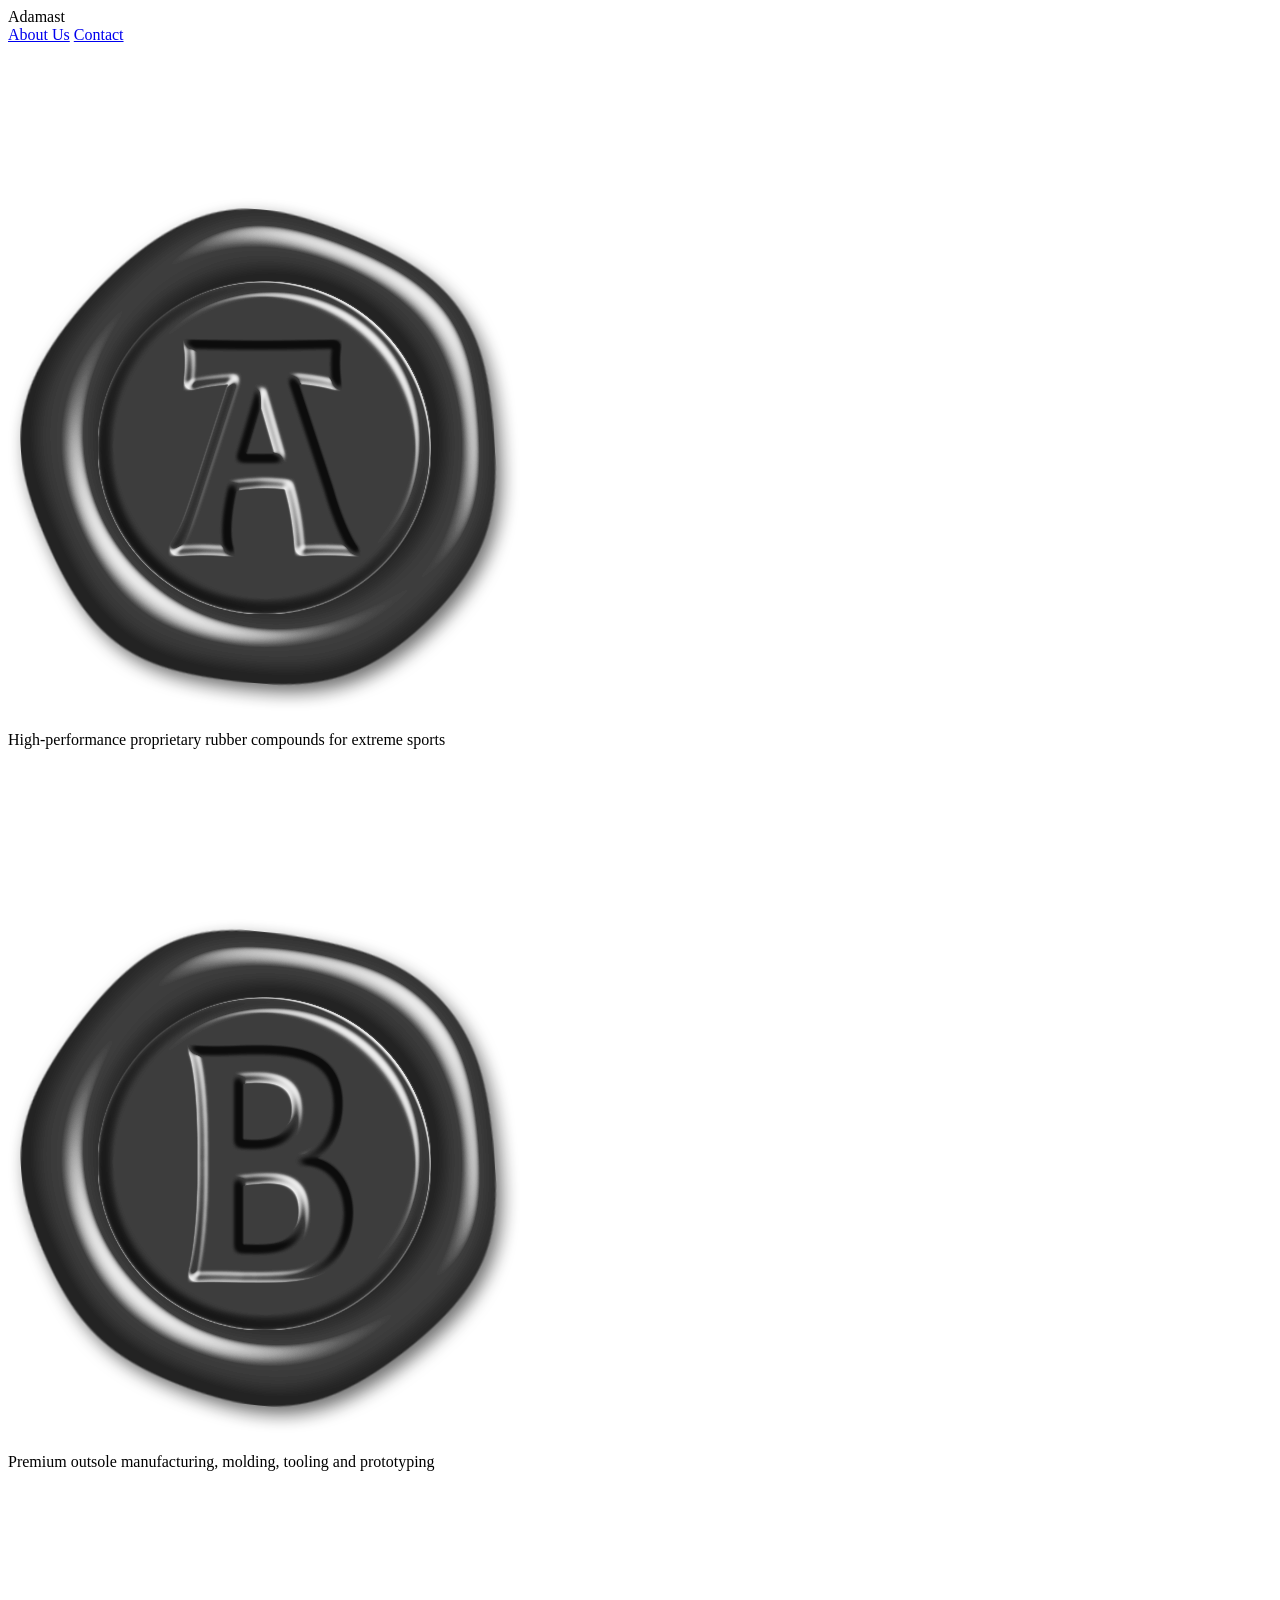
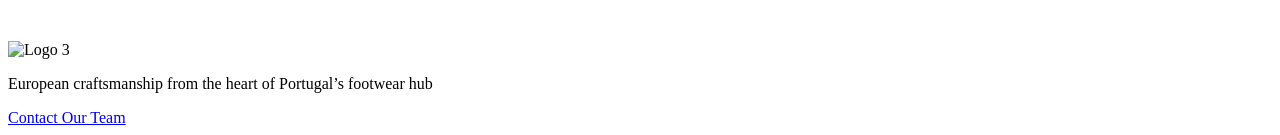
==== index.html @ 15edba05 "Initial Commit" ====
<!DOCTYPE html>
<html lang="en">
<head>
    <meta charset="UTF-8">
    <meta name="viewport" content="width=device-width, initial-scale=1.0, maximum-scale=1.0, user-scalable=no">
    <title>Home | ADAMAST</title>
    <link rel="stylesheet" href="style.css">
</head>
<body class="no-scroll">

    <nav class="navbar">
        <div class="nav-left">
            <span class="company-name">Adamast</span>
        </div>

        <div class="nav-links">
            <a href="about.html">About Us</a>
            <a href="contact.html">Contact</a>
    </div>
    </nav>

    <section class="video-section">
        <video autoplay muted loop playsinline src="Running in nature.mov"></video>
    <div class="overlay">
            <img src="logo.png" alt="Logo 1" class="overlay-logo">
            <p class="overlay-text">High-performance proprietary rubber compounds for extreme sports</p>
        </div>
    </section>

    <section class="video-section">
        <video autoplay muted loop playsinline src="Rubber factory.mov"></video>
        <div class="overlay">
            <img src="logo2.png" alt="Logo 2" class="overlay-logo">
            <p class="overlay-text">Premium outsole manufacturing, molding, tooling and prototyping</p>
        </div>
    </section>

    <section class="video-section">
        <video autoplay muted loop playsinline src="Porto Timelapse.mov"></video>
        <div class="overlay">
            <img src="logo3.png" alt="Logo 3" class="overlay-logo">
            <p class="overlay-text">European craftsmanship from the heart of Portugal’s footwear hub</p>
        </div>
    </section>

    <a href="contact.html" class="contact-btn-fixed">Contact Our Team</a>

<script>
    window.onscroll = function() {
        const nav = document.querySelector('.navbar');
        // If you scroll more than 50px, add the 'scrolled' class
        if (window.scrollY > 100) {
            nav.classList.add('scrolled');
        } else {
            nav.classList.remove('scrolled');
        }
    };
</script>

</body>
</html>
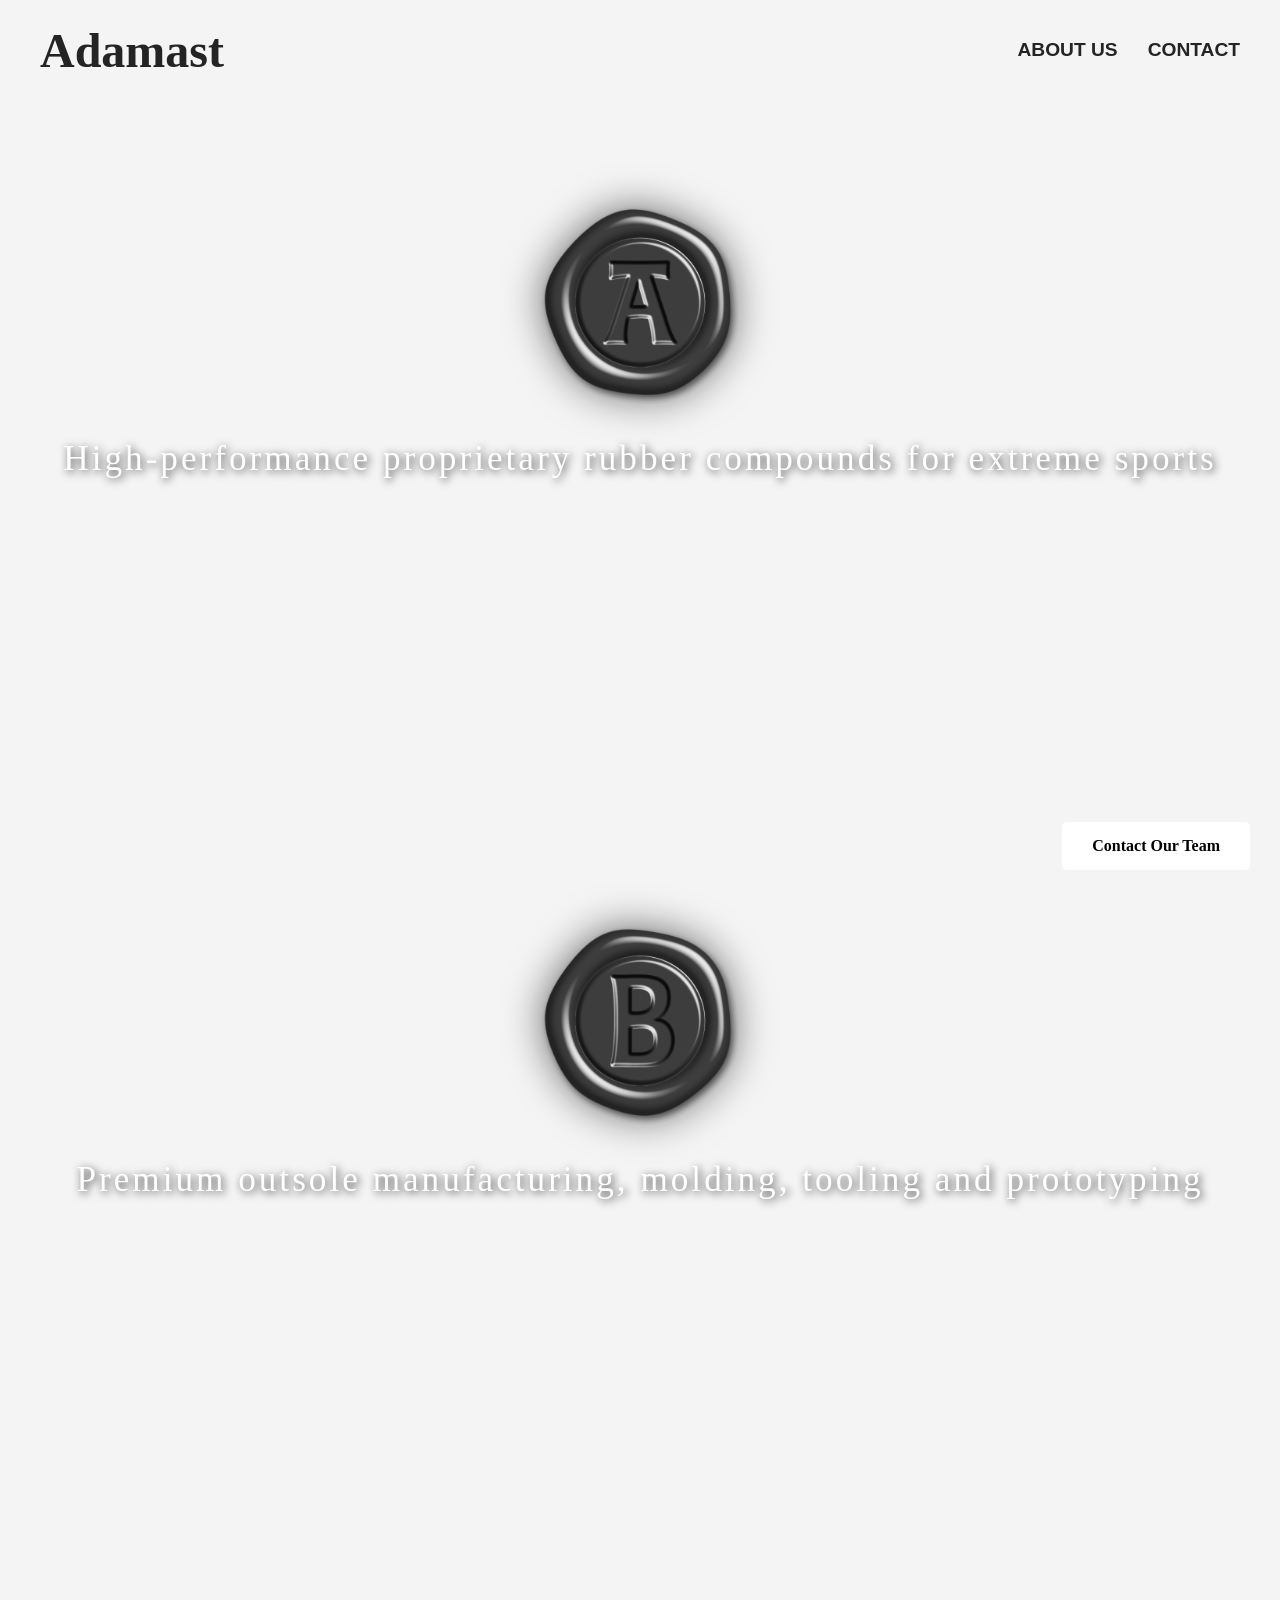
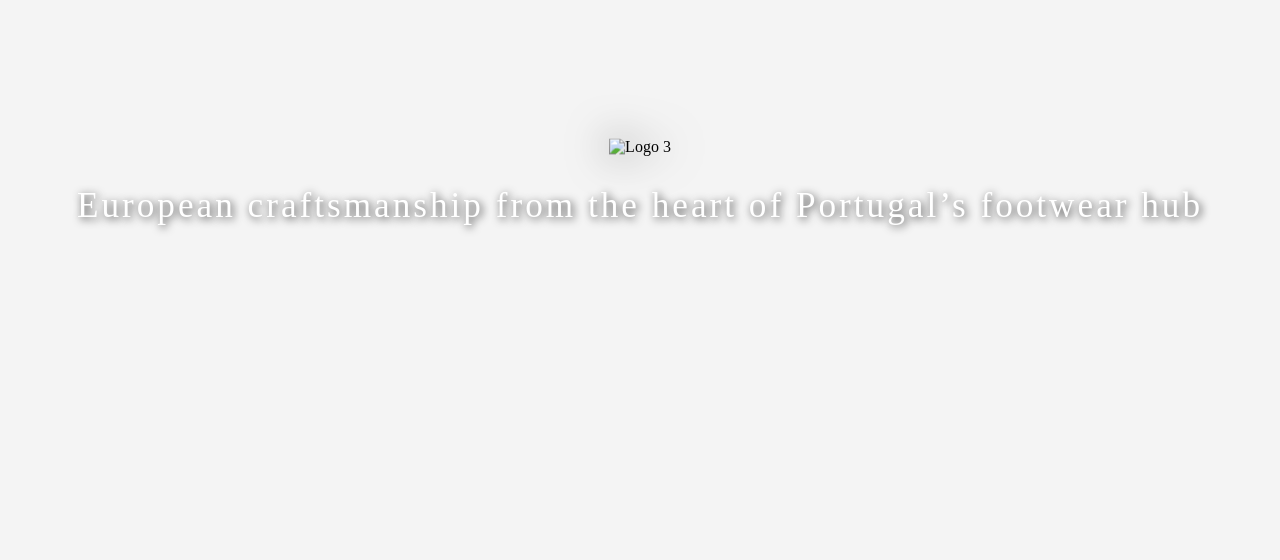
==== commit 177215ea: "Updated video files" ====
--- a/index.html
+++ b/index.html
@@ -20,7 +20,7 @@
     </nav>
 
     <section class="video-section">
-        <video autoplay muted loop playsinline src="Running in nature.mov"></video>
+        <video autoplay muted loop playsinline src="Running in nature (compressed).mp4"></video>
     <div class="overlay">
             <img src="logo.png" alt="Logo 1" class="overlay-logo">
             <p class="overlay-text">High-performance proprietary rubber compounds for extreme sports</p>
@@ -28,7 +28,7 @@
     </section>
 
     <section class="video-section">
-        <video autoplay muted loop playsinline src="Rubber factory.mov"></video>
+        <video autoplay muted loop playsinline src="Rubber factory (compressed).mp4"></video>
         <div class="overlay">
             <img src="logo2.png" alt="Logo 2" class="overlay-logo">
             <p class="overlay-text">Premium outsole manufacturing, molding, tooling and prototyping</p>
@@ -58,4 +58,5 @@
 </script>
 
 </body>
-</html>+
+</html>
--- a/style.css
+++ b/style.css
@@ -0,0 +1,301 @@
+* {
+    box-sizing: border-box;
+}
+
+/* 1. Define the font */
+@font-face {
+    font-family: 'LasFLores'; /* You can name it whatever you want */
+    src: url('./fonts/LasFlores.otf') format('opentype'); /* Check your file extension! */
+    font-weight: normal;
+    font-style: normal;
+}
+
+/* Second Font: For Overlay Subtext */
+/* Light Condensed */
+@font-face {
+    font-family: 'UniversLT';
+    src: url('./fonts/UniversLTStd-LightCn.otf') format('opentype');
+    font-weight: 300; /* We assign 'Light' to 300 */
+    font-style: normal;
+}
+
+/* Standard (Regular) */
+@font-face {
+    font-family: 'UniversLT';
+    src: url('./fonts/UniversLTStd-Regular.otf') format('opentype');
+    font-weight: 400; /* Standard/Regular is 400 */
+    font-style: normal;
+}
+
+/* Bold Condensed */
+@font-face {
+    font-family: 'UniversLT';
+    src: url('./fonts/UniversLTStd-BoldCn.otf') format('opentype');
+    font-weight: 700; /* Bold is 700 */
+    font-style: normal;
+}
+
+/* 2. Apply it to the whole website */
+body {
+    margin: 0;
+    padding: 0;
+    font-family: 'UniversLT', sans-serif; /* sans-serif is the backup */
+}
+
+/* General Reset */
+body {
+    margin: 0;
+    font-family: lasFlores;
+    background-color: #f4f4f4;
+}
+
+/* Navbar (Homepage) */
+.navbar {
+    position: fixed;
+    top: 0;
+    left: 0;
+    width: 100%;
+    height: 100px;
+    display: flex;
+    align-items: center;
+    z-index: 1000; /* Highest number = top layer */
+    padding-left: 40px;
+    background: transparent;
+    color: #242424;
+    
+    transition: background 0.4s ease, color 0.4s ease, box-shadow 0.4s ease;
+
+}
+
+/* 2. The state after scrolling */
+.navbar.scrolled {
+    /* Turns into a solid white (or very nearly solid) */
+    background: rgba(255, 255, 255, 0.95); 
+    color: black;
+    box-shadow: 0 2px 10px rgba(0,0,0,0.1);
+}
+
+/* Text Navbar (Homepage)*/
+.company-name { font-weight: bold; font-size: 3rem; }
+
+/* This handles the container spacing */
+.nav-links {
+    display: flex;
+    gap: 30px; 
+    margin-left: auto; /* This pushes the whole group to the right */
+    padding-right: 40px;
+}
+
+/* This handles the actual look of the text */
+.nav-links a {
+    font-family: 'UniversLT', sans-serif;
+    font-weight: bold;
+    font-size: 1.2rem; /* 1.5rem might be a bit large for a nav, but adjust as you like */
+    color: #242424; /* This stops the purple "visited" color */
+    text-decoration: none; /* This removes the underline */
+    text-transform: uppercase; /* Optional: gives it that clean industrial look */
+}
+
+/* Section Container */
+.video-section {
+    position: relative;
+    width: 100%;
+    height: 80vh;
+    overflow: hidden;
+}
+
+
+/* The container that holds the Videos */
+.video-stack {
+    display: flex;
+    flex-direction: column;
+}
+
+video {
+    width: 100%;
+    height: 100%; /* All are exactly the same height */
+    object-fit: cover; /* Fills the area completely */
+    display: block; /* Removes tiny gaps between videos */
+}
+
+/* The Overlay: Centered on top of video */
+.overlay {
+    position: absolute;
+    top: 50%;
+    left: 50%;
+    transform: translate(-50%, -50%); /* The 'True Center' trick */
+    text-align: center;
+    width: 100%;
+    z-index: 10;
+}
+
+.overlay-logo {
+    width: 200px; /* Adjust size as needed */
+    height: auto;
+    margin-bottom: 20px;
+    filter: drop-shadow(0 0 20px rgba(0,0,0,0.6)); /* Makes logo pop */
+}
+
+.overlay-text {
+    font-family: 'UniversLT';
+    font-weight: 300;
+    color: white;
+    font-size: 2.2rem;
+    letter-spacing: 3px;
+    text-shadow: 2px 2px 8px rgba(0,0,0,0.8);
+    margin-top: 10px;
+}
+.contact-btn-fixed {
+    position: fixed;
+    bottom: 30px;
+    right: 30px;
+    z-index: 30;
+    background: white;
+    color: black;
+    padding: 15px 30px;
+    font-family: UniversLT;
+    font-weight: 400;
+    text-decoration: none;
+    border-radius: 5px;
+    font-weight: bold;
+}
+.contact-link {
+    background: #007bff;
+    color: white;
+    padding: 10px 20px;
+    text-decoration: none;
+    border-radius: 50px;
+    box-shadow: 0 4px 10px rgba(0,0,0,0.2);
+}
+
+/* Contact Page Layout */
+.contact-page-white {
+    background: white;
+    margin: 0;
+    overflow-x: hidden;
+}
+
+.full-split-container {
+    display: flex;
+    min-height: 100vh;
+    padding-top: 100px; /* Space for navbar */
+}
+
+.info-side {
+    flex: 1;
+    padding: 60px;
+    justify-content: center;
+    align-items: center;
+    background: #fcfcfc; /* Very subtle off-white to differentiate */
+}
+
+.form-side {
+    flex: 1.5;
+    padding: 60px;
+    justify-content: center;
+    align-items: center;
+}
+
+/* Centered Logo in Navbar */
+.contact-nav .about-us-nav {
+    justify-content: center;
+}
+
+
+/* Navbar for About us and Contact page */
+.nav-left, .nav-right { flex: 1; }
+.nav-center {
+    position: absolute; /* This is the magic part */
+    left: 50%;
+    top: 50%;
+    transform: translate(-50%, -50%); /* Moves it back by half its own size */
+    display: flex;
+    justify-content: center;
+    align-items: center;
+}
+
+.nav-logo-btn {
+    height: 90px; /* Adjust size */
+    width: auto;
+    cursor: pointer;
+}
+
+/* Typography Contact Page*/
+.contact-title {
+    font-family: 'UniversLT', sans-serif;
+    font-weight: 700;
+    font-size: 2.5rem;
+    color: #1a1a1a;
+    line-height: 1.2;
+    max-width: 100%;
+}
+
+.contact-description {
+    font-family: 'UniversLT', sans-serif;
+    line-height: 1.8;
+    color: #555;
+    max-width: 100%;
+}
+
+/* Contact Form Styling */
+.technical-form .form-group {
+    margin-bottom: 25px;
+    font-family: 'UniversLT', sans-serif;
+    font-weight: 300;
+}
+
+/* Form Row for "First and Last" Names */
+.name-row {
+    display: flex;
+    gap: 15px;
+    max-width: 100%; /* This makes the name section 'way shorter' than the rest */
+    margin-bottom: 5px; /* Adjusting spacing */
+}
+.name-row .form-group {
+    flex: 1; /* Makes First and Last name share the width equally */
+}
+.technical-form label {
+    display: block;
+    font-size: 0.8rem;
+    text-transform: uppercase;
+    letter-spacing: 1px;
+    margin-bottom: 8px;
+    color: #888;
+}
+
+/* Keep the other fields full length */
+.form-group {
+    width: 100%;
+    margin-bottom: 25px;
+}
+
+/* Input of form layout */
+.technical-form input, 
+.technical-form select, 
+.technical-form textarea {
+    width: 100%; /* All fields (including dropdown) now stretch to their container */
+    padding: 12px;
+    border: 1px solid #e0e0e0;
+    font-family: inherit;
+    font-weight: 300;
+    background: #fff;
+    outline: none;
+    display: block;
+}
+
+/* Submit Button */
+.submit-btn-dark {
+    background: #242424;
+    color: white;
+    font-family: 'UniversLT', sans-serif;
+    font-weight: 400;
+    border: none;
+    padding: 15px 40px;
+    float: right;
+    cursor: pointer;
+    transition: 0.3s;
+}
+
+.submit-btn-dark:hover {
+    background: #333;
+}
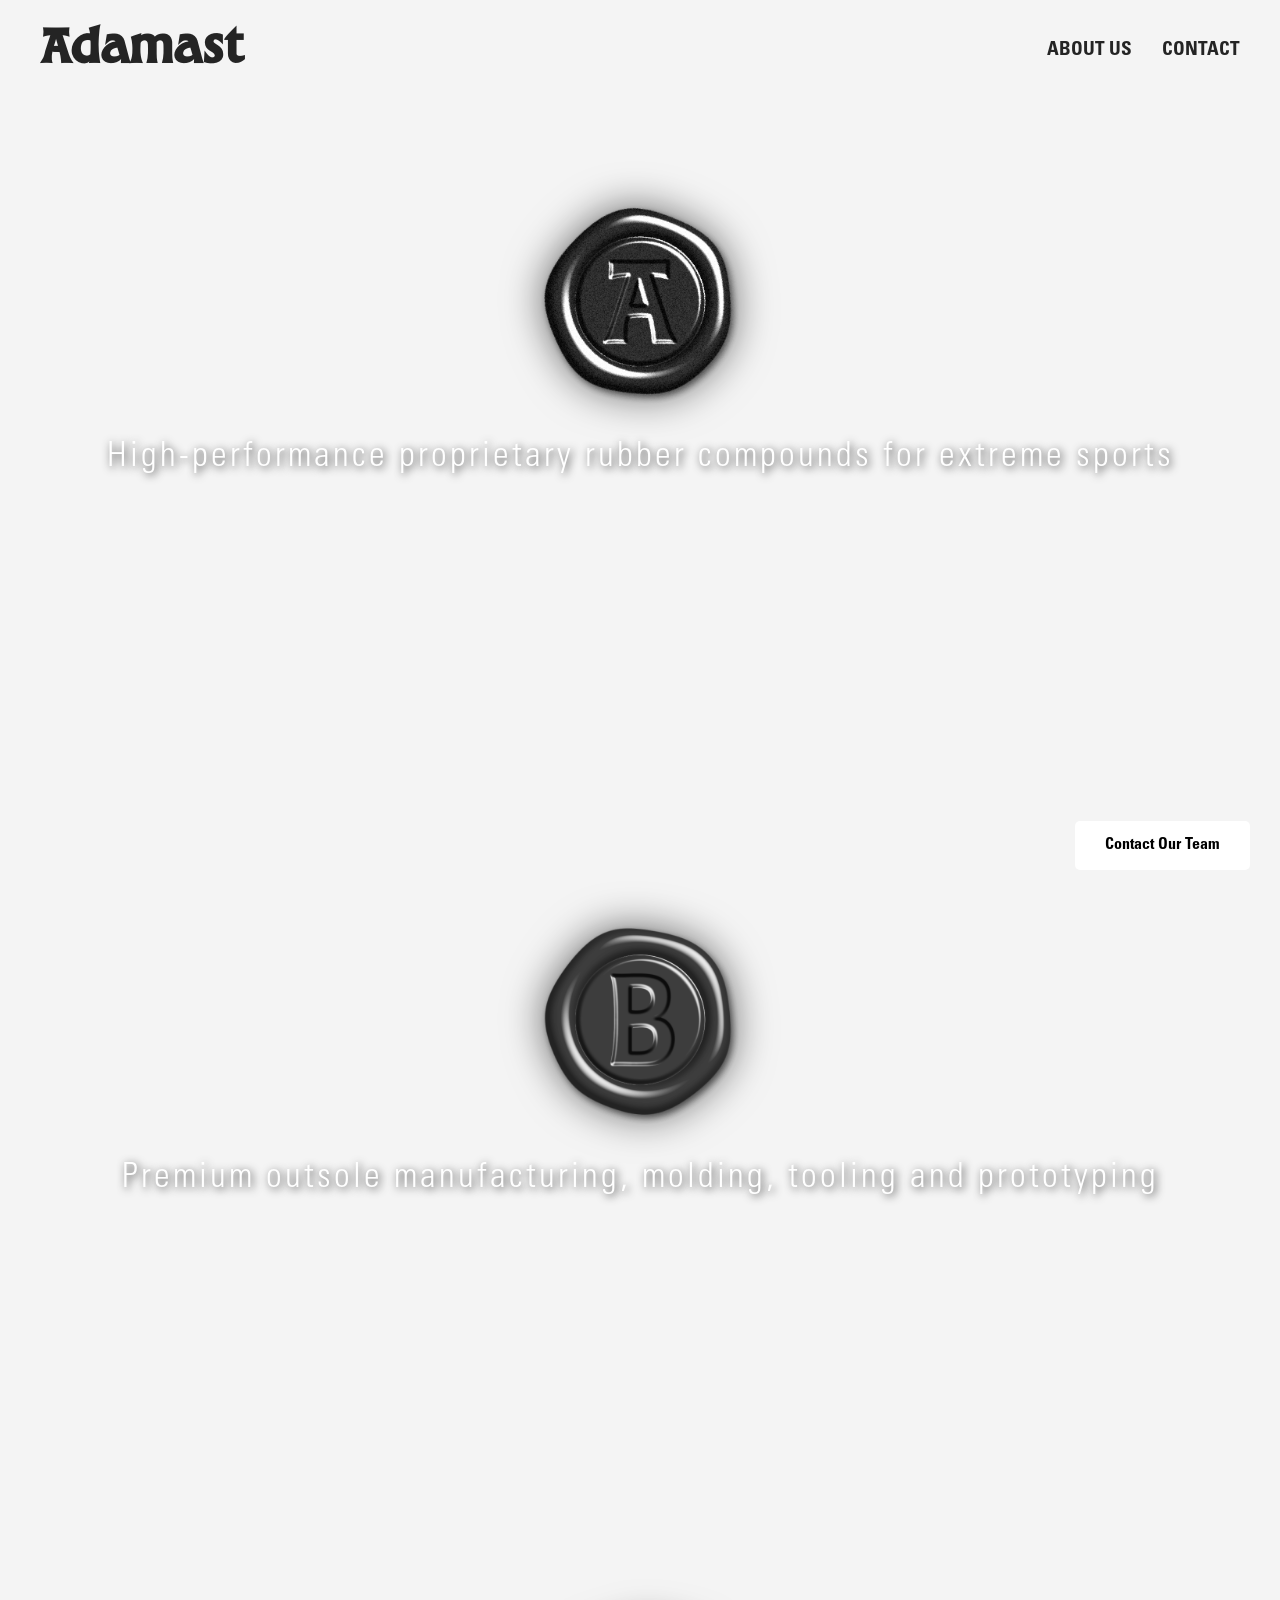
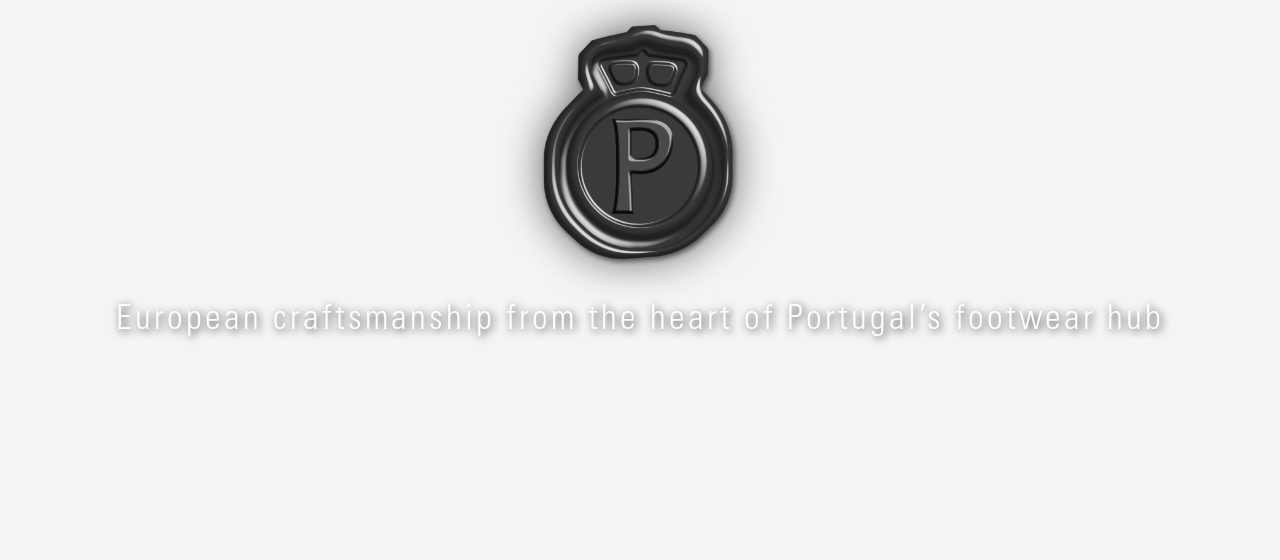
==== commit 94fa99c7: "Edited Logo" ====
--- a/index.html
+++ b/index.html
@@ -22,7 +22,7 @@
     <section class="video-section">
         <video autoplay muted loop playsinline src="Running in nature (compressed).mp4"></video>
     <div class="overlay">
-            <img src="logo.png" alt="Logo 1" class="overlay-logo">
+            <img src="logo_edit.png" alt="Logo 1" class="overlay-logo">
             <p class="overlay-text">High-performance proprietary rubber compounds for extreme sports</p>
         </div>
     </section>
@@ -60,3 +60,4 @@
 </body>
 
 </html>
+
--- a/style.css
+++ b/style.css
@@ -5,7 +5,7 @@
 /* 1. Define the font */
 @font-face {
     font-family: 'LasFLores'; /* You can name it whatever you want */
-    src: url('./fonts/LasFlores.otf') format('opentype'); /* Check your file extension! */
+    src: url('LasFlores.otf') format('opentype'); /* Check your file extension! */
     font-weight: normal;
     font-style: normal;
 }
@@ -14,7 +14,7 @@
 /* Light Condensed */
 @font-face {
     font-family: 'UniversLT';
-    src: url('./fonts/UniversLTStd-LightCn.otf') format('opentype');
+    src: url('UniversLTStd-LightCn.otf') format('opentype');
     font-weight: 300; /* We assign 'Light' to 300 */
     font-style: normal;
 }
@@ -22,7 +22,7 @@
 /* Standard (Regular) */
 @font-face {
     font-family: 'UniversLT';
-    src: url('./fonts/UniversLTStd-Regular.otf') format('opentype');
+    src: url('UniversLTStd-Regular.otf') format('opentype');
     font-weight: 400; /* Standard/Regular is 400 */
     font-style: normal;
 }
@@ -30,7 +30,7 @@
 /* Bold Condensed */
 @font-face {
     font-family: 'UniversLT';
-    src: url('./fonts/UniversLTStd-BoldCn.otf') format('opentype');
+    src: url('UniversLTStd-BoldCn.otf') format('opentype');
     font-weight: 700; /* Bold is 700 */
     font-style: normal;
 }
@@ -45,7 +45,7 @@
 /* General Reset */
 body {
     margin: 0;
-    font-family: lasFlores;
+    font-family: LasFlores;
     background-color: #f4f4f4;
 }
 
@@ -76,7 +76,11 @@
 }
 
 /* Text Navbar (Homepage)*/
-.company-name { font-weight: bold; font-size: 3rem; }
+.company-name { 
+    font-weight: bold;
+    font-size: 3rem;
+    font-family: LasFlores;
+}
 
 /* This handles the container spacing */
 .nav-links {
@@ -298,4 +302,6 @@
 
 .submit-btn-dark:hover {
     background: #333;
-}+
+}
+
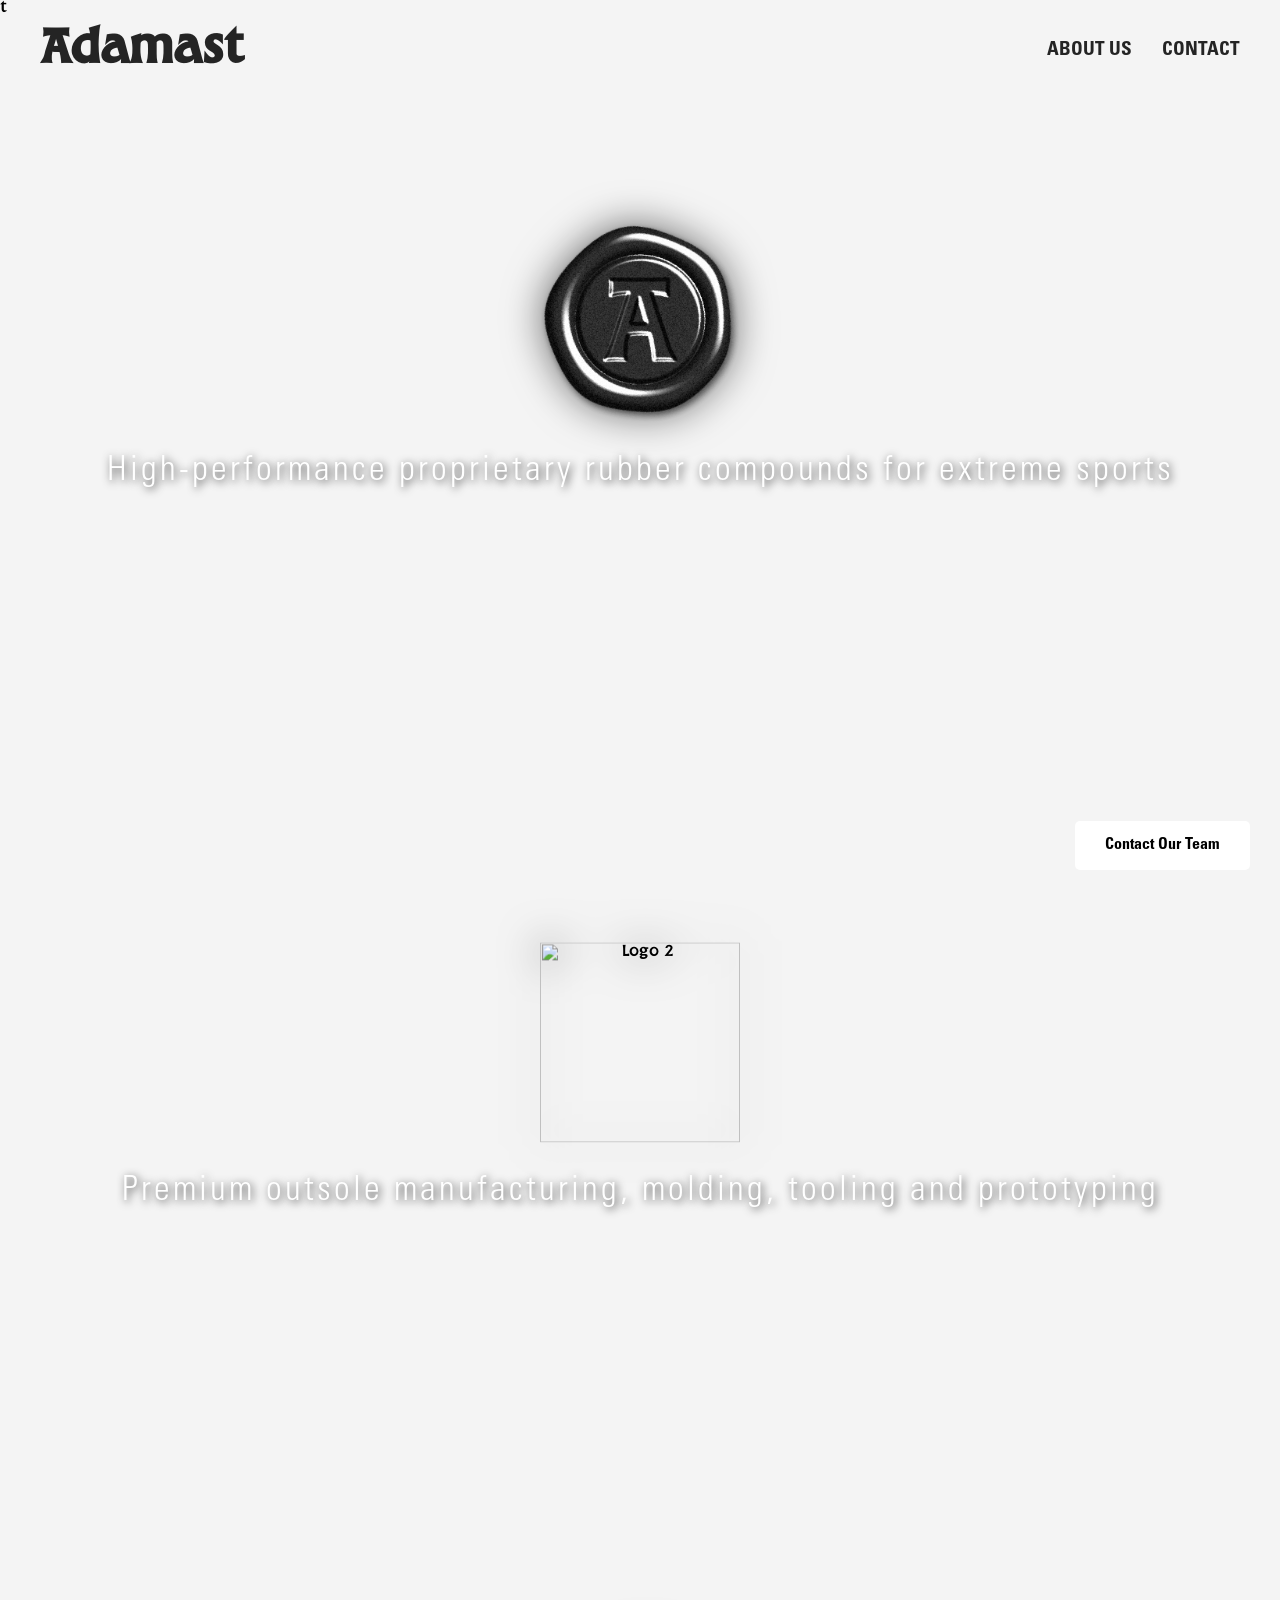
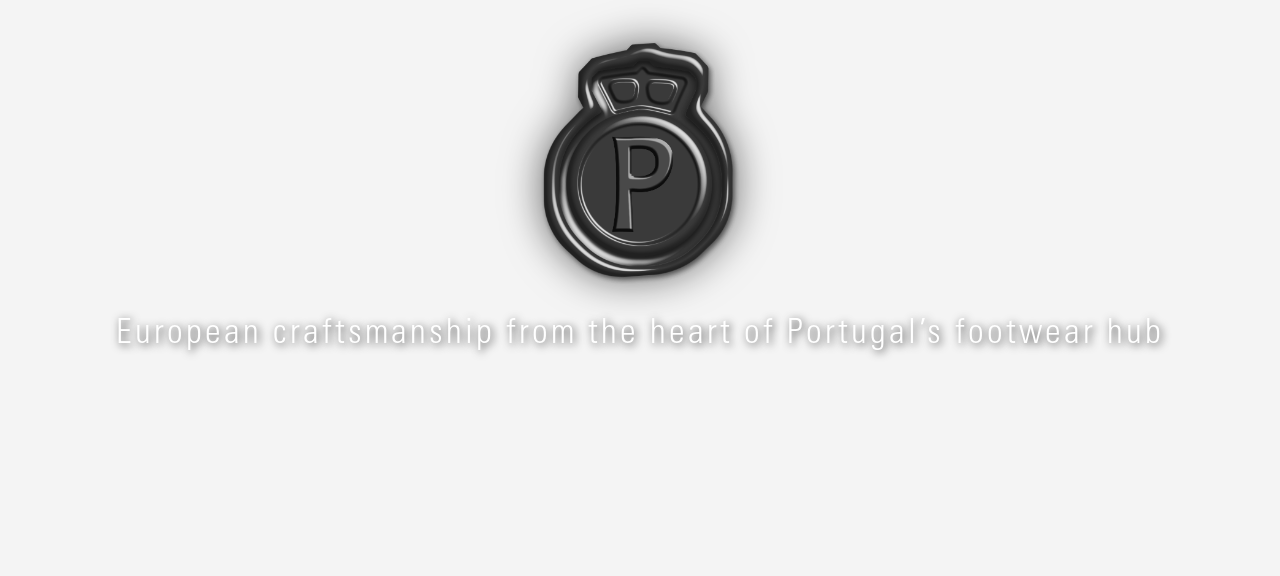
==== commit 512de8f2: "Updated Logo2" ====
--- a/index.html
+++ b/index.html
@@ -1,4 +1,4 @@
-<!DOCTYPE html>
+t<!DOCTYPE html>
 <html lang="en">
 <head>
     <meta charset="UTF-8">
@@ -30,7 +30,7 @@
     <section class="video-section">
         <video autoplay muted loop playsinline src="Rubber factory (compressed).mp4"></video>
         <div class="overlay">
-            <img src="logo2.png" alt="Logo 2" class="overlay-logo">
+            <img src="logo2_edit.png" alt="Logo 2" class="overlay-logo">
             <p class="overlay-text">Premium outsole manufacturing, molding, tooling and prototyping</p>
         </div>
     </section>
@@ -61,3 +61,4 @@
 
 </html>
 
+
--- a/style.css
+++ b/style.css
@@ -1,3 +1,8 @@
+
+/* =========================================
+   FONTS
+   ========================================= */
+
 * {
     box-sizing: border-box;
 }
@@ -22,7 +27,7 @@
 /* Standard (Regular) */
 @font-face {
     font-family: 'UniversLT';
-    src: url('UniversLTStd-Regular.otf') format('opentype');
+    src: url('UniversLTStd.otf') format('opentype');
     font-weight: 400; /* Standard/Regular is 400 */
     font-style: normal;
 }
@@ -39,17 +44,22 @@
 body {
     margin: 0;
     padding: 0;
-    font-family: 'UniversLT', sans-serif; /* sans-serif is the backup */
+    font-family: 'UniversLT'; /* sans-serif is the backup */
 }
 
 /* General Reset */
 body {
     margin: 0;
-    font-family: LasFlores;
+    font-family: lasFlores;
     background-color: #f4f4f4;
 }
 
-/* Navbar (Homepage) */
+
+/* =========================================
+   HOME PAGE
+   ========================================= */
+   
+/* Navbar */
 .navbar {
     position: fixed;
     top: 0;
@@ -67,7 +77,7 @@
 
 }
 
-/* 2. The state after scrolling */
+/* Navbar after scrolling */
 .navbar.scrolled {
     /* Turns into a solid white (or very nearly solid) */
     background: rgba(255, 255, 255, 0.95); 
@@ -75,14 +85,10 @@
     box-shadow: 0 2px 10px rgba(0,0,0,0.1);
 }
 
-/* Text Navbar (Homepage)*/
-.company-name { 
-    font-weight: bold;
-    font-size: 3rem;
-    font-family: LasFlores;
-}
-
-/* This handles the container spacing */
+/* Text Navbar */
+.company-name { font-weight: bold; font-size: 3rem; }
+
+/* ABOUT and CONTACT links container spacing */
 .nav-links {
     display: flex;
     gap: 30px; 
@@ -90,7 +96,7 @@
     padding-right: 40px;
 }
 
-/* This handles the actual look of the text */
+/* Look of the ABOUT and CONTACT links (navbar) */
 .nav-links a {
     font-family: 'UniversLT', sans-serif;
     font-weight: bold;
@@ -100,7 +106,7 @@
     text-transform: uppercase; /* Optional: gives it that clean industrial look */
 }
 
-/* Section Container */
+/* Video section Container */
 .video-section {
     position: relative;
     width: 100%;
@@ -149,6 +155,8 @@
     text-shadow: 2px 2px 8px rgba(0,0,0,0.8);
     margin-top: 10px;
 }
+
+/* Contact Our Team Button */
 .contact-btn-fixed {
     position: fixed;
     bottom: 30px;
@@ -172,9 +180,14 @@
     box-shadow: 0 4px 10px rgba(0,0,0,0.2);
 }
 
+
+/* =========================================
+   CONTACT PAGE
+   ========================================= */
+
 /* Contact Page Layout */
 .contact-page-white {
-    background: white;
+    background: rgb(243, 243, 243);
     margin: 0;
     overflow-x: hidden;
 }
@@ -226,7 +239,7 @@
 
 /* Typography Contact Page*/
 .contact-title {
-    font-family: 'UniversLT', sans-serif;
+    font-family: 'UniversLT';
     font-weight: 700;
     font-size: 2.5rem;
     color: #1a1a1a;
@@ -260,7 +273,7 @@
 }
 .technical-form label {
     display: block;
-    font-size: 0.8rem;
+    font-size: 1rem;
     text-transform: uppercase;
     letter-spacing: 1px;
     margin-bottom: 8px;
@@ -280,7 +293,8 @@
     width: 100%; /* All fields (including dropdown) now stretch to their container */
     padding: 12px;
     border: 1px solid #e0e0e0;
-    font-family: inherit;
+    font-family: 'UniversLT';
+    font-size: 1rem; 
     font-weight: 300;
     background: #fff;
     outline: none;
@@ -302,6 +316,61 @@
 
 .submit-btn-dark:hover {
     background: #333;
-
-}
-
+}
+
+/* =========================================
+   ABOUT PAGE 
+   ========================================= */
+
+/* 1. Sets the background and prevents scrolling */
+.about-page-body {
+    background: rgb(243, 243, 243);
+    margin: 0;
+    padding: 0;
+    overflow: hidden; /* Keeps everything on one screen */
+}
+
+/* 2. Forces the Navbar to be solid and on top */
+.about-page-body .navbar {
+    background: rgba(255, 255, 255, 0.95); 
+    position: fixed;
+    top: 0;
+    z-index: 1000;
+    border-bottom: 1px solid #ececec; /* Subtle divider */
+}
+
+/* 3. Layout for the two text boxes */
+.about-page-body .about-container {
+    display: flex;
+    justify-content: center;
+    align-items: flex-start; /* Aligns text to the top */
+    gap: 140px;               /* Space between the two columns */
+    max-width: 1400px;
+    margin: 200px auto 0;    /* Pushes content down so it starts below Navbar */
+    padding: 0 60px;
+    color:#fcfcfc;
+}
+
+/* 4. Individual box styling */
+.about-page-body .text-box {
+    flex: 1;
+    color:#fcfcfc;
+}
+
+.about-page-body .section-header {
+    font-family: 'UniversLT', sans-serif;
+    font-weight: 700;
+    font-size: 1.8rem;
+    margin-bottom: 25px;
+    color: #000;
+}
+
+.about-page-body .text-box p {
+    font-family: 'UniversLT', sans-serif;
+    font-size: 1.05rem;
+    font-weight: 300;
+    line-height: 1.7;
+    color: #333;
+    margin-bottom: 15px;
+}
+
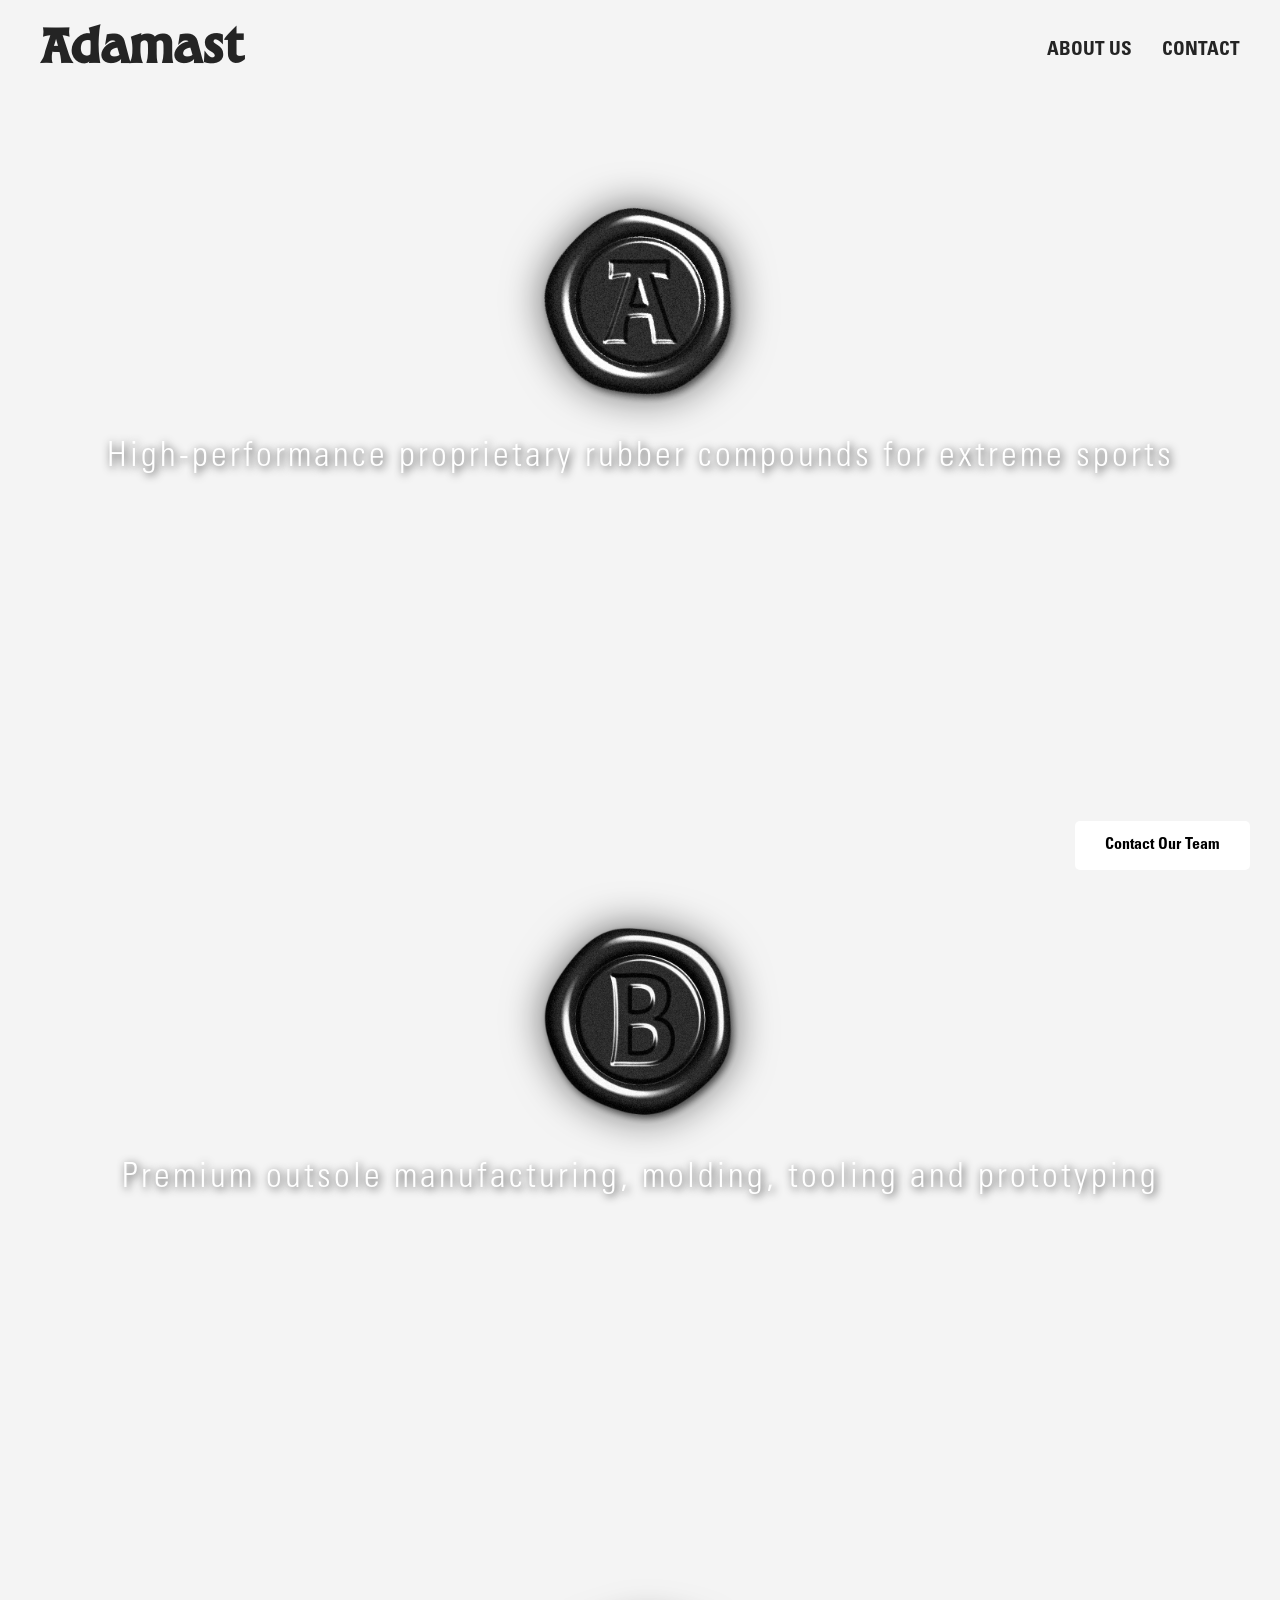
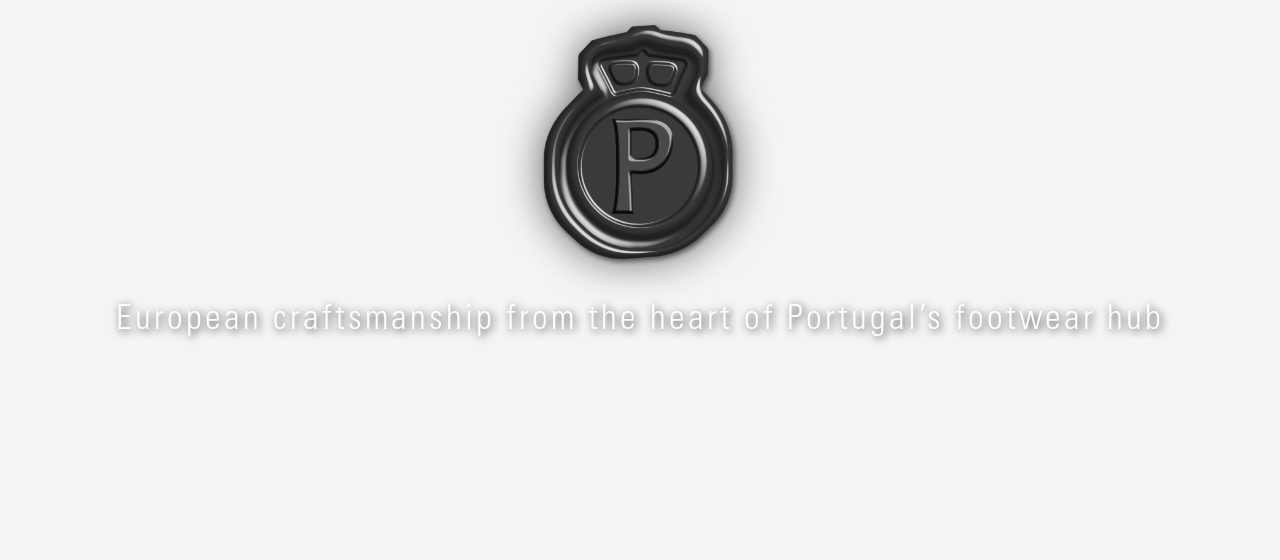
==== commit da146e9c: "Removed 't' mistake removed" ====
--- a/index.html
+++ b/index.html
@@ -1,4 +1,4 @@
-t<!DOCTYPE html>
+<!DOCTYPE html>
 <html lang="en">
 <head>
     <meta charset="UTF-8">
@@ -62,3 +62,4 @@
 </html>
 
 
+
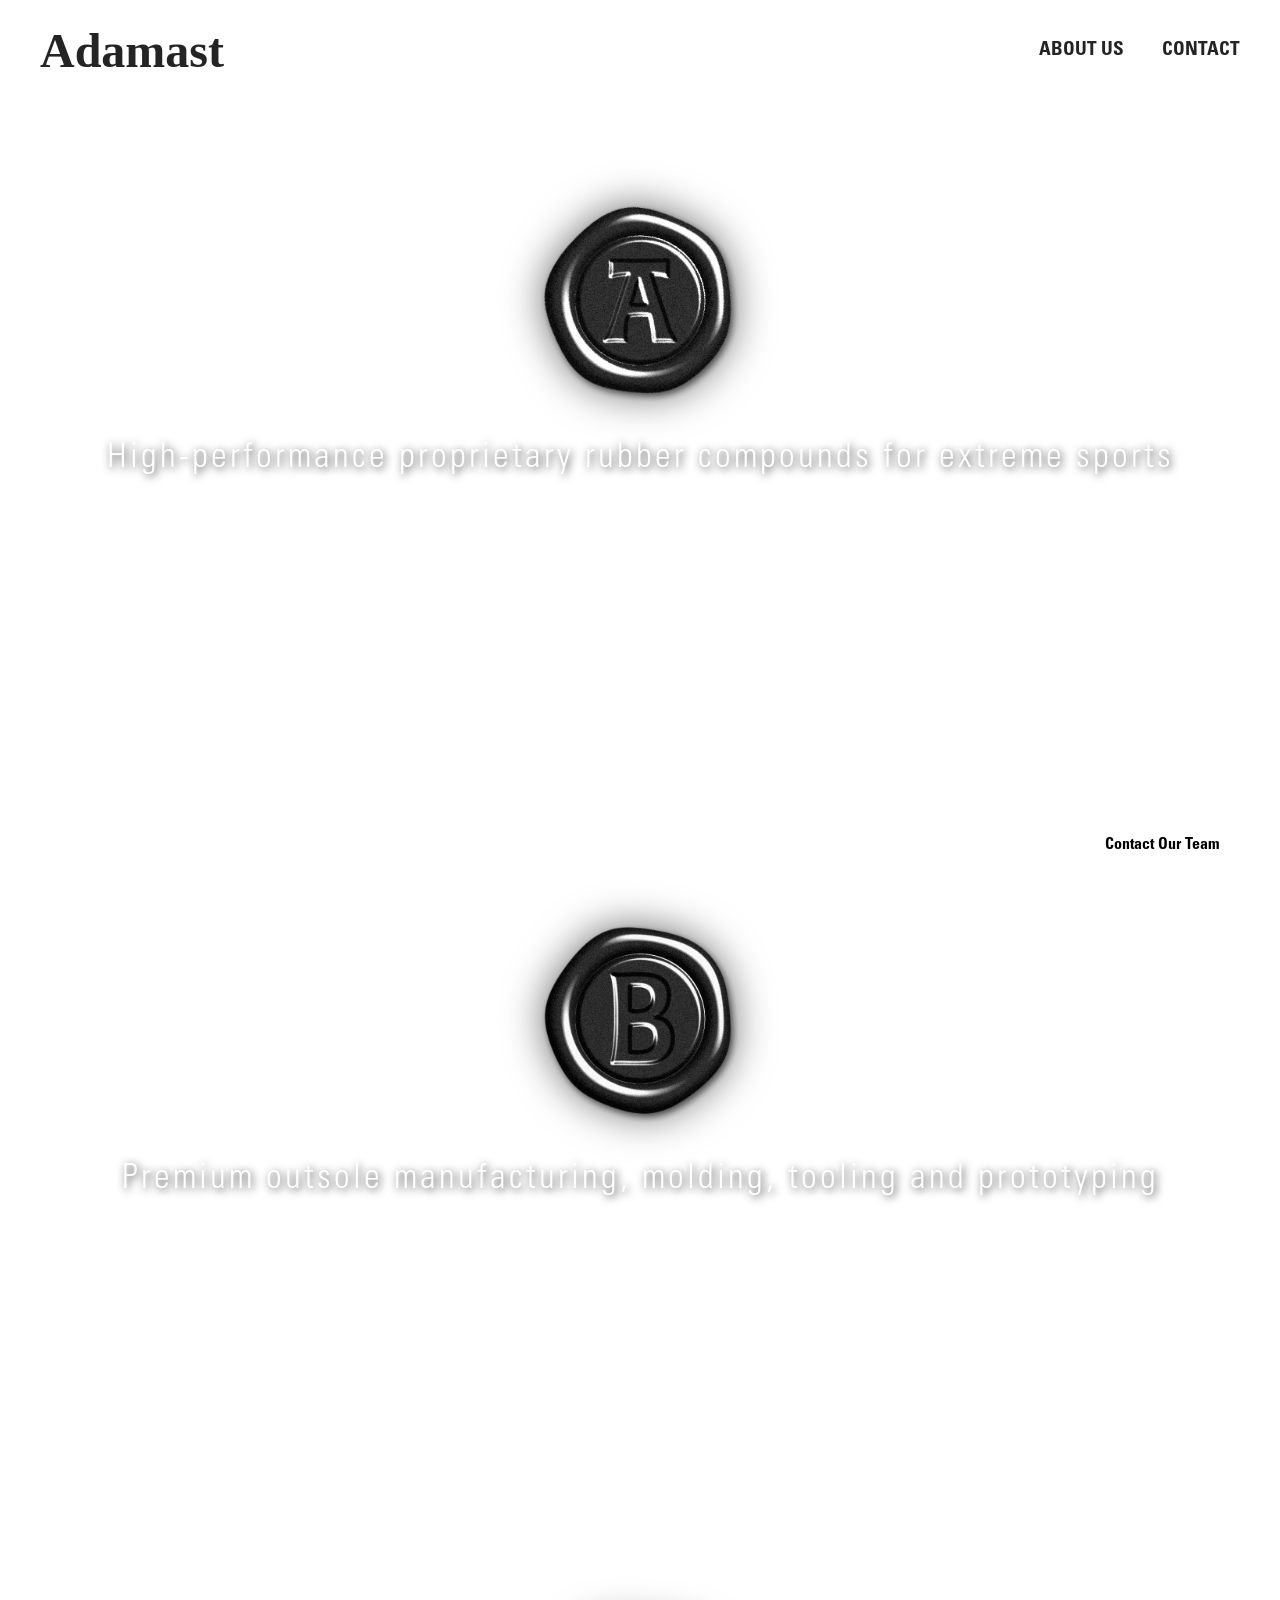
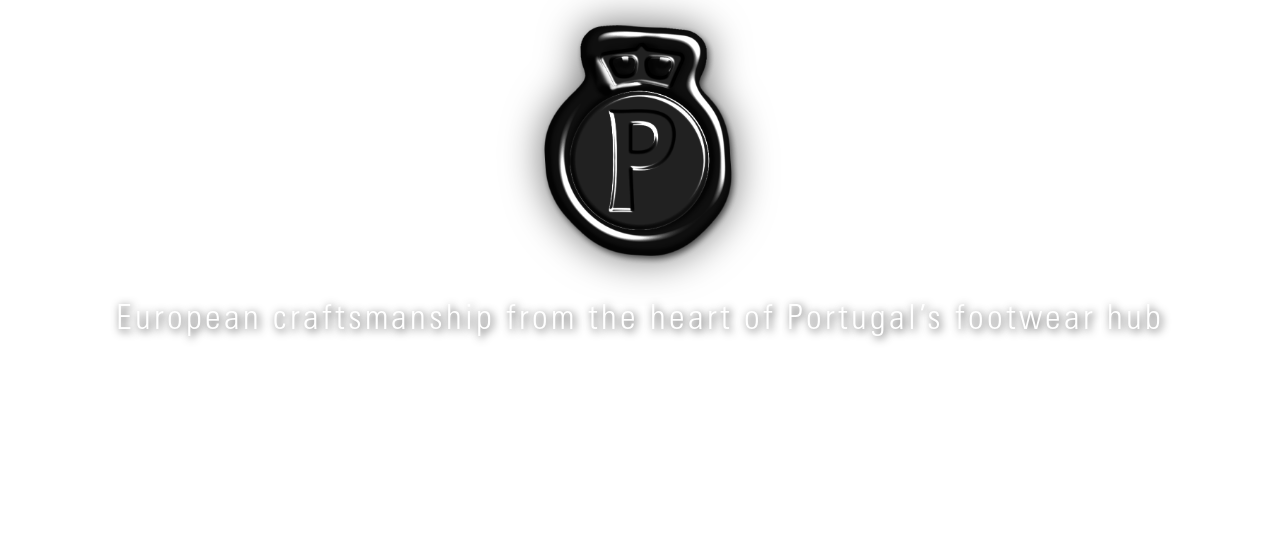
==== commit f992536b: "Update index.html" ====
--- a/index.html
+++ b/index.html
@@ -38,7 +38,7 @@
     <section class="video-section">
         <video autoplay muted loop playsinline src="Porto Timelapse.mov"></video>
         <div class="overlay">
-            <img src="logo3.png" alt="Logo 3" class="overlay-logo">
+            <img src="P Option 5_Edit2.png" alt="Logo 3" class="overlay-logo">
             <p class="overlay-text">European craftsmanship from the heart of Portugal’s footwear hub</p>
         </div>
     </section>
@@ -63,3 +63,4 @@
 
 
 
+
--- a/style.css
+++ b/style.css
@@ -1,6 +1,38 @@
 
-/* =========================================
-   FONTS
+/* ================================================================
+   ADAMAST WEBSITE - MASTER STYLE SHEET
+   ================================================================ */
+
+
+/* ==========================================================================
+   ADAMAST WEBSITE - STYLE GUIDE & MASTER INDEX
+   
+   To find a section, scroll down or use 'Ctrl + F' to search for the Section #
+   
+   SECTION 1: FONTS & GLOBAL BASICS ..... (Line 15ish)
+              Custom 'LasFlores' and 'UniversLT' font definitions.
+              
+   SECTION 2: NAVBAR & LOGO ............. (Line 60ish)
+              Settings for the header, scrolling effect, and brand name.
+              
+   SECTION 3: HOME PAGE VIDEOS .......... (Line 115ish)
+              Full-screen video settings and centered text overlays.
+              
+   SECTION 4: CONTACT PAGE LAYOUT ....... (Line 180ish)
+              The split-screen design, the form, and the '15vh' logo fix.
+              
+   SECTION 5: ABOUT PAGE LAYOUT ......... (Line 265ish)
+              The two-column text layout and background settings.
+              
+   SECTION 6: MOBILE DEVICE OVERRIDES ... (Line 310ish)
+              The 'Logic' that tells the site how to stack on phones.
+   ========================================================================== */
+
+
+
+   
+/* =========================================
+   SECTION 1: FONTS & GLOBAL BASICS
    ========================================= */
 
 * {
@@ -47,19 +79,11 @@
     font-family: 'UniversLT'; /* sans-serif is the backup */
 }
 
-/* General Reset */
-body {
-    margin: 0;
-    font-family: lasFlores;
-    background-color: #f4f4f4;
-}
-
-
-/* =========================================
-   HOME PAGE
+/* =========================================
+   SECTION 2: NAVBAR (Logo and Menu Links)
    ========================================= */
    
-/* Navbar */
+/* Navbar container settings */
 .navbar {
     position: fixed;
     top: 0;
@@ -77,7 +101,7 @@
 
 }
 
-/* Navbar after scrolling */
+/* Navbar after scrolling (triggered by Java code) */
 .navbar.scrolled {
     /* Turns into a solid white (or very nearly solid) */
     background: rgba(255, 255, 255, 0.95); 
@@ -85,26 +109,38 @@
     box-shadow: 0 2px 10px rgba(0,0,0,0.1);
 }
 
-/* Text Navbar */
-.company-name { font-weight: bold; font-size: 3rem; }
+/* The Brand name text scaling */
+.company-name { 
+    font-family: 'Las Flores';
+    font-weight: bold; 
+    /* Min: 24px | Scales at 5% of screen width | Max: 3rem */
+    font-size: clamp(24px, 5vw, 3rem) !important; 
+    white-space: nowrap; 
+}
 
 /* ABOUT and CONTACT links container spacing */
 .nav-links {
     display: flex;
-    gap: 30px; 
-    margin-left: auto; /* This pushes the whole group to the right */
+    gap: 3vw; /* This gap will now shrink as the screen gets skinnier */
+    margin-left: auto;
     padding-right: 40px;
 }
 
-/* Look of the ABOUT and CONTACT links (navbar) */
+/* Look of the ABOUT and CONTACT links */
 .nav-links a {
     font-family: 'UniversLT', sans-serif;
     font-weight: bold;
-    font-size: 1.2rem; /* 1.5rem might be a bit large for a nav, but adjust as you like */
-    color: #242424; /* This stops the purple "visited" color */
-    text-decoration: none; /* This removes the underline */
-    text-transform: uppercase; /* Optional: gives it that clean industrial look */
-}
+    /* Min: 12px | Scales at 1.5% of screen width | Max: 1.2rem */
+    font-size: clamp(15px, 1.5vw, 2.5rem) !important;
+    color: #242424;
+    text-decoration: none;
+    text-transform: uppercase;
+    white-space: nowrap;
+}
+
+/* =========================================
+   SECTION 3: HOME PAGE (Videos & Overlays)
+   ========================================= */
 
 /* Video section Container */
 .video-section {
@@ -150,10 +186,12 @@
     font-family: 'UniversLT';
     font-weight: 300;
     color: white;
-    font-size: 2.2rem;
+    /* Min: 16px | Scales at 3% of screen width | Max: 2.2rem */
+    font-size: clamp(16px, 3vw, 2.2rem) !important;
     letter-spacing: 3px;
     text-shadow: 2px 2px 8px rgba(0,0,0,0.8);
     margin-top: 10px;
+    padding: 0 10px; /* Prevents text from touching phone edges */
 }
 
 /* Contact Our Team Button */
@@ -182,10 +220,9 @@
 
 
 /* =========================================
-   CONTACT PAGE
-   ========================================= */
-
-/* Contact Page Layout */
+   SECTION 4: CONTACT PAGE LAYOUT
+   ========================================= */
+
 .contact-page-white {
     background: rgb(243, 243, 243);
     margin: 0;
@@ -237,7 +274,7 @@
     cursor: pointer;
 }
 
-/* Typography Contact Page*/
+/* Contact Page Typography */
 .contact-title {
     font-family: 'UniversLT';
     font-weight: 700;
@@ -254,7 +291,7 @@
     max-width: 100%;
 }
 
-/* Contact Form Styling */
+/* Form Fields */
 .technical-form .form-group {
     margin-bottom: 25px;
     font-family: 'UniversLT', sans-serif;
@@ -319,7 +356,7 @@
 }
 
 /* =========================================
-   ABOUT PAGE 
+   SECTION 5: ABOUT PAGE LAYOUT
    ========================================= */
 
 /* 1. Sets the background and prevents scrolling */
@@ -374,3 +411,89 @@
     margin-bottom: 15px;
 }
 
+
+/* =========================================
+   SECTION 6: MOBILE DEVICE OVERRIDES
+   ========================================= */
+
+@media (max-width: 768px) {
+
+    /* Allows phone users to scroll through text */
+    .about-page-body {
+        overflow-y: auto !important; /* Allow scrolling on phone */
+        height: auto !important;
+    }
+
+    /* Stacks text boxes vertically on phone */
+    .about-page-body .about-container {
+        flex-direction: column !important; /* Stack text boxes vertically */
+        margin-top: 120px !important;     /* Space below navbar */
+        gap: 40px !important;              /* Space between the two boxes */
+        padding: 0 20px !important;
+    }
+
+    /* Stacks Contact Info and Form vertically */
+    .full-split-container {
+        flex-direction: column !important; /* Stack Info side on top of Form side */
+        padding-top: 80px !important;
+    }
+
+    .info-side, .form-side {
+        padding: 40px 20px !important;
+        width: 100% !important;
+    }
+
+    /* Stacks First/Last name inputs */
+    .name-row {
+        flex-direction: column !important;
+        gap: 25px !important; /* Matches your other form-group spacing */
+    }
+
+    /* NAVBAR TWEAKS */
+    .navbar {
+        padding-left: 20px !important; /* Reduce side padding for more logo space */
+    }
+    
+    .nav-links {
+        padding-right: 20px !important;
+    }
+
+    /* Fixes logo overlap on About/Contact pages */
+    .nav-center {
+        position: relative !important; /* Removes the "float in middle" behavior */
+        left: 20vh !important;
+        top: auto !important;
+        transform: none !important;
+        display: flex;
+        justify-content: center;
+        margin: 0 auto; /* Keeps it centered but lets it push away from other text */
+    }
+
+    .navbar {
+        flex-wrap: wrap; /* Allows the logo to drop to a new line if it gets too tight */
+        justify-content: space-between;
+    }
+
+    .nav-logo-btn {
+        height: 60px !important; /* Shrinks the logo slightly on mobile to save space */
+    }
+
+    /* Shrinks Contact Title for small screens */
+    .contact-title {
+        /* Min: 1.8rem | Scales with width | Max: 2.5rem */
+        font-size: clamp(1.8rem, 6vw, 2.5rem) !important;
+        text-align: left; /* Keeps it aligned with the description */
+        margin-bottom: 15px !important;
+    }
+
+    .contact-description {
+        font-size: 1rem !important;
+        line-height: 1.6 !important;
+        color: #444 !important;
+    }
+
+    .info-side {
+        padding-bottom: 20px !important;
+    }
+}
+
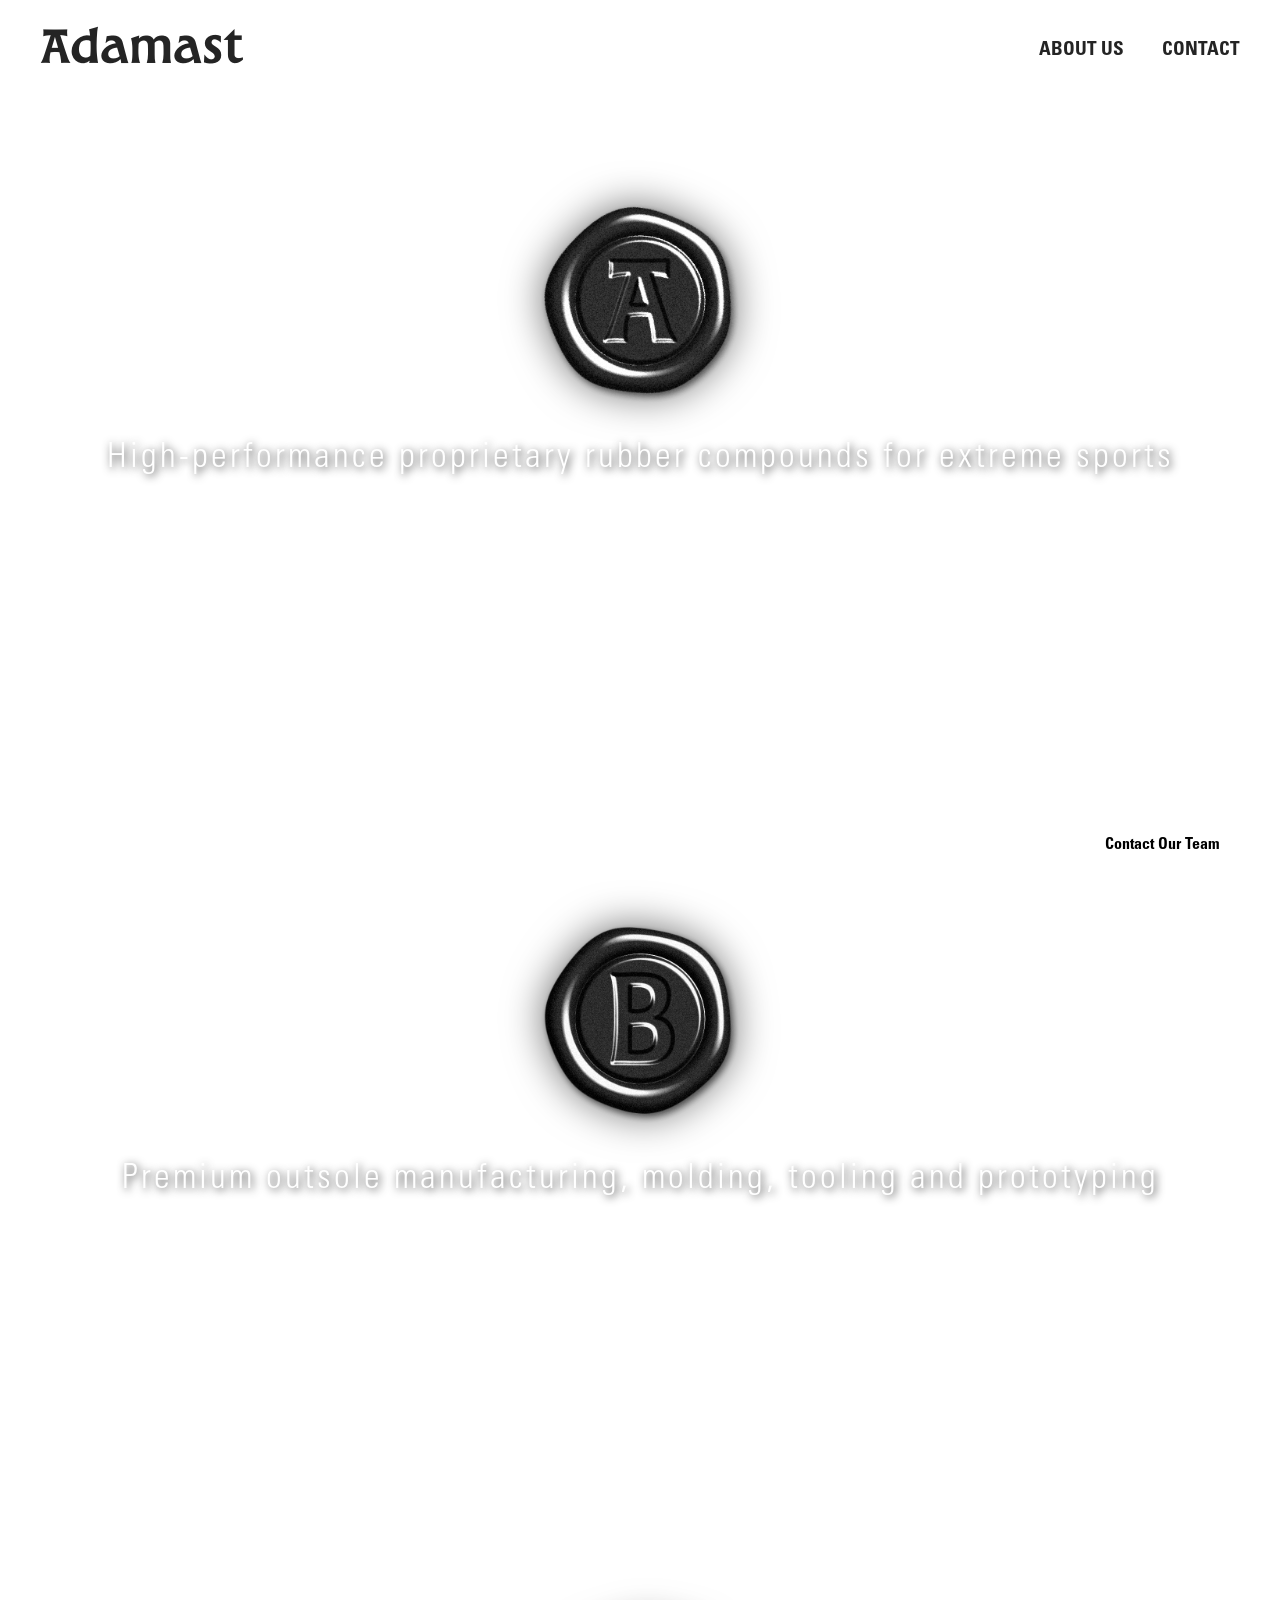
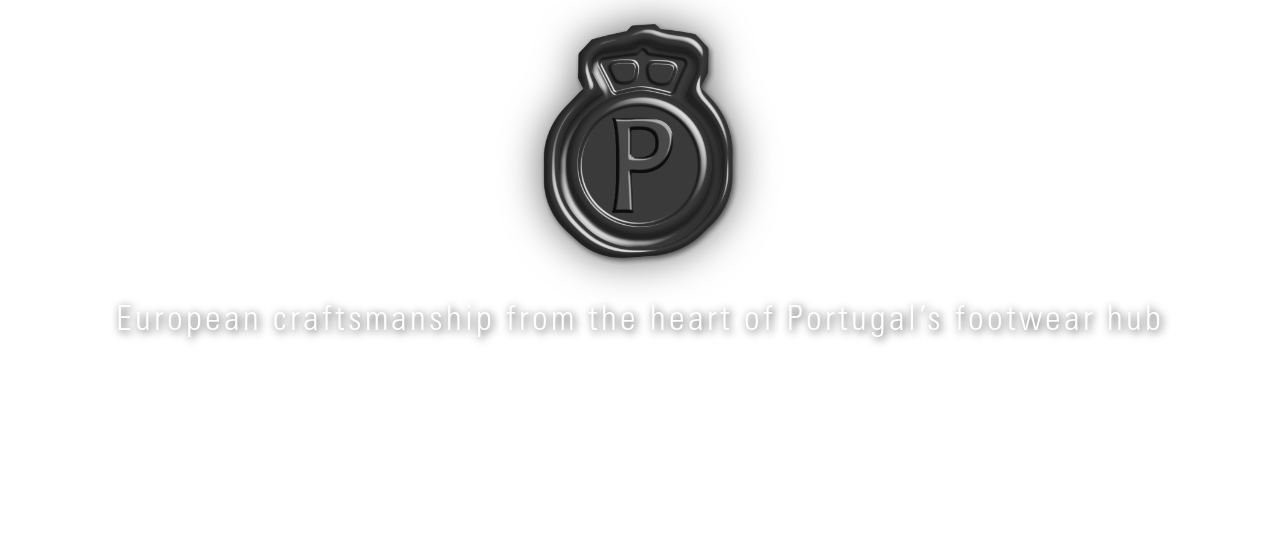
==== commit 377e7bb1: "Update index.html" ====
--- a/index.html
+++ b/index.html
@@ -38,7 +38,7 @@
     <section class="video-section">
         <video autoplay muted loop playsinline src="Porto Timelapse.mov"></video>
         <div class="overlay">
-            <img src="P Option 5_Edit2.png" alt="Logo 3" class="overlay-logo">
+            <img src="logo3.png" alt="Logo 3" class="overlay-logo">
             <p class="overlay-text">European craftsmanship from the heart of Portugal’s footwear hub</p>
         </div>
     </section>
@@ -64,3 +64,4 @@
 
 
 
+
--- a/style.css
+++ b/style.css
@@ -111,8 +111,7 @@
 
 /* The Brand name text scaling */
 .company-name { 
-    font-family: 'Las Flores';
-    font-weight: bold; 
+    font-family: 'LasFlores'; 
     /* Min: 24px | Scales at 5% of screen width | Max: 3rem */
     font-size: clamp(24px, 5vw, 3rem) !important; 
     white-space: nowrap; 
@@ -497,3 +496,4 @@
     }
 }
 
+
